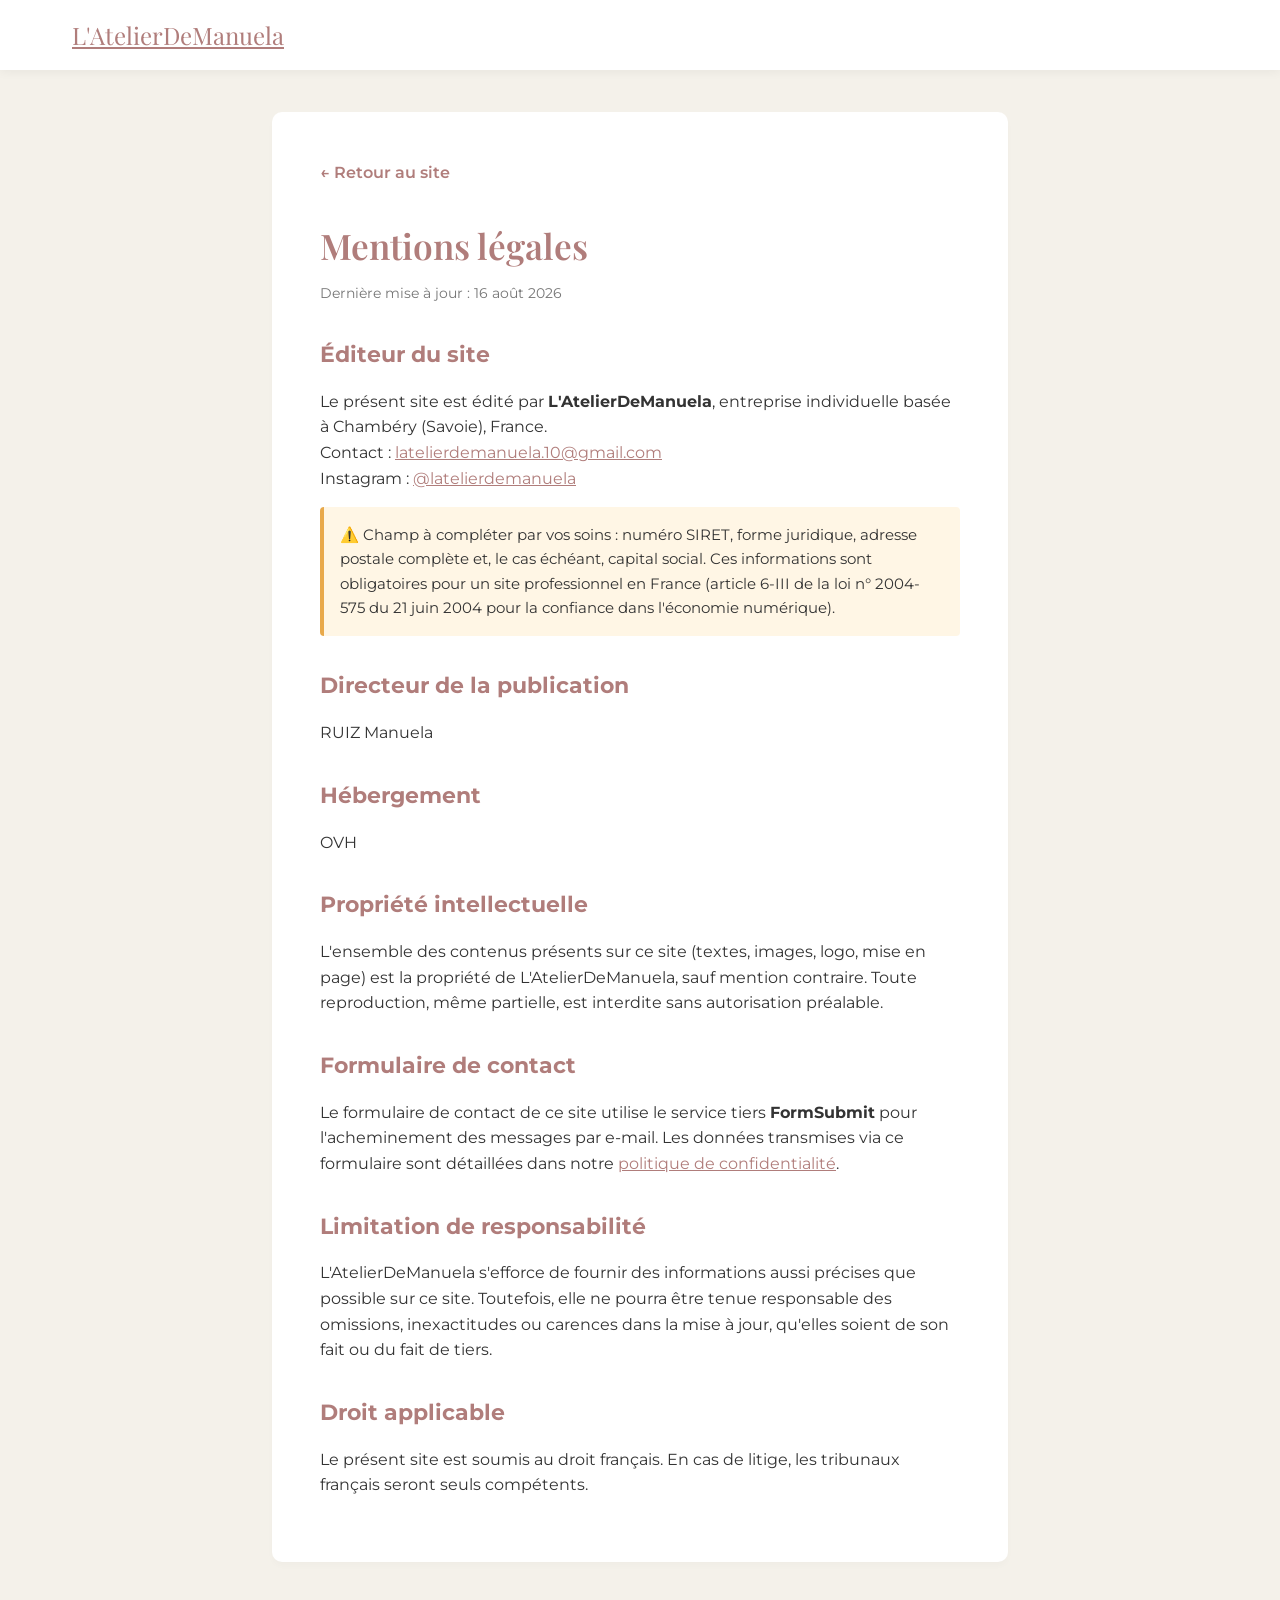
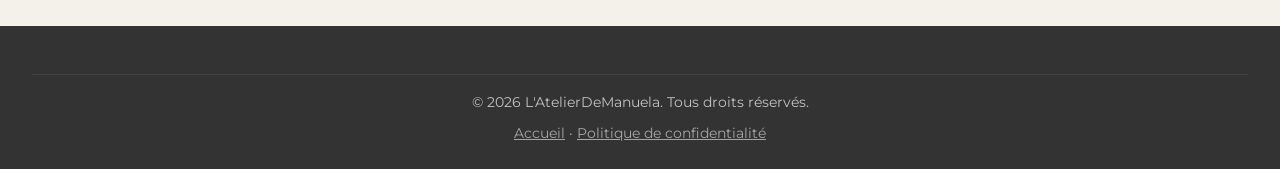
==== mentions-legales.html @ ee66f3a3 "Ajout code" ====
<!DOCTYPE html>
<html lang="fr">

<head>
    <meta charset="UTF-8">
    <meta name="viewport" content="width=device-width, initial-scale=1.0">
    <title>Mentions légales | L'AtelierDeManuela</title>
    <meta name="description" content="Mentions légales du site L'AtelierDeManuela, location de matériel événementiel à Chambéry.">
    <meta name="robots" content="noindex, follow">
    <link rel="canonical" href="https://www.latelierdemanuela.fr/mentions-legales.html">

    <link
        href="https://fonts.googleapis.com/css2?family=Montserrat:wght@300;400;600&family=Playfair+Display:ital,wght@0,600;1,600&display=swap"
        rel="stylesheet">
    <link rel="stylesheet" href="style.css">
    <link rel="stylesheet" href="legal.css">
</head>

<body>
    <header class="navbar">
        <div class="nav-container">
            <a href="index.html" class="logo">L'AtelierDeManuela</a>
        </div>
    </header>

    <main class="legal-page">
        <div class="legal-container">
            <a href="index.html" class="legal-back">&larr; Retour au site</a>
            <h1>Mentions légales</h1>
            <p class="legal-updated">Dernière mise à jour : 16 août 2026</p>

            <h2>Éditeur du site</h2>
            <p>
                Le présent site est édité par <strong>L'AtelierDeManuela</strong>, entreprise individuelle basée à
                Chambéry (Savoie), France.<br>
                Contact : <a href="mailto:latelierdemanuela.10@gmail.com">latelierdemanuela.10@gmail.com</a><br>
                Instagram : <a href="https://www.instagram.com/latelierdemanuela" target="_blank"
                    rel="noopener noreferrer">@latelierdemanuela</a>
            </p>
            <p class="legal-note">
                ⚠️ Champ à compléter par vos soins : numéro SIRET, forme juridique, adresse postale complète et,
                le cas échéant, capital social. Ces informations sont obligatoires pour un site professionnel en
                France (article 6-III de la loi n° 2004-575 du 21 juin 2004 pour la confiance dans l'économie
                numérique).
            </p>

            <h2>Directeur de la publication</h2>
            <p>RUIZ Manuela</p>

            <h2>Hébergement</h2>
            <p>OVH</p>

            <h2>Propriété intellectuelle</h2>
            <p>
                L'ensemble des contenus présents sur ce site (textes, images, logo, mise en page) est la propriété
                de L'AtelierDeManuela, sauf mention contraire. Toute reproduction, même partielle, est interdite
                sans autorisation préalable.
            </p>

            <h2>Formulaire de contact</h2>
            <p>
                Le formulaire de contact de ce site utilise le service tiers <strong>FormSubmit</strong> pour
                l'acheminement des messages par e-mail. Les données transmises via ce formulaire sont détaillées
                dans notre <a href="politique-confidentialite.html">politique de confidentialité</a>.
            </p>

            <h2>Limitation de responsabilité</h2>
            <p>
                L'AtelierDeManuela s'efforce de fournir des informations aussi précises que possible sur ce site.
                Toutefois, elle ne pourra être tenue responsable des omissions, inexactitudes ou carences dans la
                mise à jour, qu'elles soient de son fait ou du fait de tiers.
            </p>

            <h2>Droit applicable</h2>
            <p>Le présent site est soumis au droit français. En cas de litige, les tribunaux français seront seuls compétents.</p>
        </div>
    </main>

    <footer class="footer legal-footer">
        <div class="footer-bottom">
            <p>&copy; 2026 L'AtelierDeManuela. Tous droits réservés.</p>
            <p class="footer-legal-links">
                <a href="index.html">Accueil</a>
                <span aria-hidden="true"> · </span>
                <a href="politique-confidentialite.html">Politique de confidentialité</a>
            </p>
        </div>
    </footer>
</body>

</html>
---- style.css ----
:root {
    --bg-color: #F4F1EA;
    --bg-alt: #FFFFFF;
    --text-color: #333333;
    --primary-color: #E8B4B8;
    --primary-dark: #B07D7B;
    --white: #FFFFFF;
    --font-heading: 'Playfair Display', serif;
    --font-body: 'Montserrat', sans-serif;
}

* { margin: 0; padding: 0; box-sizing: border-box; }

html { 
    scroll-behavior: smooth; 
    scroll-padding-top: 75px; 
}

body {
    font-family: var(--font-body);
    background-color: var(--bg-color);
    color: var(--text-color);
    line-height: 1.6;
    -webkit-font-smoothing: antialiased;
    -moz-osx-font-smoothing: grayscale;
    text-rendering: optimizeLegibility;
}

h1, h3 { font-family: var(--font-heading); font-weight: 600; }
h2 { 
    font-size: clamp(1.8rem, 4vw, 2.5rem); 
    margin-bottom: 1rem; 
    color: var(--primary-dark); 
}

.sr-only {
    position: absolute; width: 1px; height: 1px; padding: 0;
    margin: -1px; overflow: hidden; clip: rect(0, 0, 0, 0);
    white-space: nowrap; border: 0;
}

/* --- Navigation --- */
.navbar {
    position: fixed; top: 0; width: 100%;
    background-color: var(--white);
    box-shadow: 0 2px 10px rgba(0,0,0,0.05);
    z-index: 1000;
}
.nav-container {
    display: flex; justify-content: space-between; align-items: center;
    padding: 1rem 2rem; max-width: 1200px; margin: 0 auto;
}
.logo { font-family: var(--font-heading); font-size: 1.5rem; color: var(--primary-dark); }
.nav-links { display: flex; gap: 2rem; }
.nav-links a { text-decoration: none; color: var(--text-color); font-weight: 600; transition: color 0.3s ease; }
.nav-links a:hover { color: var(--primary-dark); }

.burger-menu { display: none; flex-direction: column; gap: 5px; background: none; border: none; cursor: pointer; }
.burger-menu .bar { width: 25px; height: 3px; background-color: var(--text-color); transition: 0.3s; }

/* --- Layout Sections --- */
.section-container { max-width: 1200px; margin: 0 auto; padding: 5rem 2rem; text-align: center; }
h2 { font-size: 2.5rem; margin-bottom: 1rem; color: var(--primary-dark); }
.section-subtitle { margin-bottom: 3rem; font-size: 1.1rem; max-width: 700px; margin: 0 auto; }

/* --- Animations Scroll --- */
.fade-in {
    opacity: 0; 
    transform: translate3d(0, 30px, 0); 
    transition: opacity 0.8s ease-out, transform 0.8s ease-out;
}
.fade-in.visible { opacity: 1; transform: translate3d(0, 0, 0); }

/* --- Hero --- */
.hero {
    position: relative;
    height: 100vh; 
    display: flex; 
    align-items: center; 
    justify-content: center; 
    text-align: center;
    padding: 0 2rem;
    overflow: hidden;
}

/* --- Carrousel Horizontal --- */
.hero-carousel {
    position: absolute; top: 0; left: 0; width: 100%; height: 100%; z-index: 0;
}

.carousel-track {
    display: flex; width: 400%; height: 100%;
    animation: slideCarousel 15s infinite ease-in-out;
    will-change: transform;
}
.carousel-track.paused {
    animation-play-state: paused;
}
.slide {
    width: 25%; height: 100%;
    background-size: cover;
    background-position: center;
    backface-visibility: hidden; 
}

.slide-overlay {
    position: absolute; top: 0; left: 0; width: 100%; height: 100%;
    background: linear-gradient(rgba(244, 241, 234, 0.4), rgba(244, 241, 234, 0.6));
    z-index: 1;
}

@keyframes slideCarousel {
    0%, 20% { transform: translate3d(0, 0, 0); }
    33%, 53% { transform: translate3d(-25%, 0, 0); }
    66%, 86% { transform: translate3d(-50%, 0, 0); }
    100% { transform: translate3d(-75%, 0, 0); } 
}

/* --- Bouton pause carrousel --- */
.carousel-toggle {
    position: absolute; bottom: 1.5rem; right: 1.5rem; z-index: 3;
    width: 44px; height: 44px; border-radius: 50%;
    background: rgba(255, 255, 255, 0.85); border: 1px solid rgba(0,0,0,0.1);
    cursor: pointer; font-size: 1.1rem; color: var(--text-color);
    display: flex; align-items: center; justify-content: center;
    transition: background 0.3s ease;
}
.carousel-toggle:hover { background: var(--white); }

/* --- Contenu du Hero --- */
.hero-content { 
    position: relative; 
    z-index: 2; 
    max-width: 800px; 
    margin-top: 60px;
    padding: 2rem;
    background: radial-gradient(circle, rgba(244, 241, 234, 0.7) 0%, rgba(244, 241, 234, 0) 70%);
    border-radius: 50%;
}

.hero-logo {
    max-width: 200px; width: 100%; height: auto;
    margin-bottom: 1.5rem; mix-blend-mode: multiply; 
    transition: transform 0.3s ease;
    backface-visibility: hidden;
    transform: translateZ(0); 
}
.hero-logo:hover { transform: scale(1.05); }

.hero p { 
    font-size: 1.2rem; 
    margin-bottom: 2.5rem; 
    text-shadow: 0 1px 2px rgba(255, 255, 255, 0.8);
    font-weight: 600;
}

/* --- Boutons --- */
.btn-cta {
    display: inline-block; padding: 1rem 2rem; background-color: var(--primary-color);
    color: var(--white); text-decoration: none; border-radius: 30px; font-weight: 600;
    border: none; cursor: pointer; font-family: var(--font-body); font-size: 1rem;
    transition: all 0.3s ease;
}
.btn-cta:hover { background-color: var(--primary-dark); transform: translateY(-3px); box-shadow: 0 5px 15px rgba(176, 125, 123, 0.3); }
.btn-cta:disabled { background-color: #ccc; cursor: not-allowed; transform: none; box-shadow: none; }

/* --- Prestations --- */
.services { background-color: var(--bg-alt); }
.services-grid { display: grid; grid-template-columns: repeat(auto-fit, minmax(300px, 1fr)); gap: 2rem; }
.service-card {
    background-color: var(--bg-color); padding: 2.5rem 2rem; border-radius: 10px;
    box-shadow: 0 4px 6px rgba(0,0,0,0.02); transition: all 0.3s ease; border: 1px solid transparent;
}
.service-card:hover { transform: translateY(-8px); border-color: var(--primary-color); box-shadow: 0 15px 30px rgba(232, 180, 184, 0.2); }
.service-card h3 { font-size: 1.4rem; margin-bottom: 1rem; color: var(--primary-dark); }

/* --- Avis --- */
.testimonials { background-color: var(--primary-color); color: var(--white); }
.testimonials h2 { color: var(--white); }
.testimonials-grid { display: grid; grid-template-columns: repeat(auto-fit, minmax(300px, 1fr)); gap: 2rem; margin-top: 3rem;}
.testimonial-card { background: rgba(255, 255, 255, 0.1); padding: 2rem; border-radius: 10px; backdrop-filter: blur(5px); }
.stars { color: #FFD700; font-size: 1.5rem; margin-bottom: 1rem; }
.quote { font-style: italic; font-size: 1.1rem; margin-bottom: 1rem; }
.author { font-weight: 600; font-family: var(--font-heading); }

/* --- Galerie --- */
.gallery { background-color: var(--bg-alt); }
.gallery-grid { display: grid; grid-template-columns: repeat(auto-fit, minmax(300px, 1fr)); gap: 1.5rem; }
.gallery-item img {
    width: 100%; height: 350px; object-fit: cover; border-radius: 10px;
    box-shadow: 0 5px 15px rgba(0,0,0,0.1); transition: transform 0.4s ease;
    backface-visibility: hidden;
}
.gallery-item img:hover { transform: scale(1.03); }

/* --- FAQ --- */
.faq-section { background-color: var(--bg-color); }
.faq-container { max-width: 800px; margin: 0 auto; text-align: left; }
.faq-item {
    background-color: var(--white); border-radius: 8px; margin-bottom: 1rem;
    box-shadow: 0 2px 5px rgba(0,0,0,0.05); padding: 1rem 1.5rem;
}
.faq-item summary {
    font-weight: 600; cursor: pointer; color: var(--primary-dark); font-size: 1.1rem;
    list-style: none; display: flex; justify-content: space-between; align-items: center;
}
.faq-item summary::-webkit-details-marker { display: none; }
.faq-item summary::after { content: '+'; font-size: 1.5rem; transition: transform 0.3s; }
.faq-item[open] summary::after { transform: rotate(45deg); }
.faq-item p { margin-top: 1rem; color: var(--text-color); border-top: 1px solid #eee; padding-top: 1rem; }

/* --- Footer --- */
.footer { background-color: var(--text-color); color: var(--white); padding: 5rem 2rem 1rem; text-align: center; }
.footer h2 { color: var(--primary-color); }
.footer-content { max-width: 800px; margin: 0 auto 3rem; }

.contact-form {
    background: rgba(255,255,255,0.05); padding: 2rem; border-radius: 10px;
    margin: 2rem 0; display: flex; flex-direction: column; gap: 1rem;
}
.form-group { display: flex; gap: 1rem; }
.contact-form input, .contact-form select, .contact-form textarea {
    width: 100%; padding: 1rem; border: 1px solid rgba(255,255,255,0.2);
    border-radius: 5px; background: rgba(255,255,255,0.1); color: var(--white);
    font-family: var(--font-body); font-size: 1rem;
}
/* CORRECTION A11Y : contraste du placeholder relevé pour respecter WCAG AA (~4.5:1) */
.contact-form input::placeholder, .contact-form textarea::placeholder { color: rgba(255,255,255,0.85); }
.contact-form input:focus, .contact-form select:focus, .contact-form textarea:focus { outline: none; border-color: var(--primary-color); }
.contact-form select option { background-color: var(--text-color); color: var(--white); }

/* --- RGPD : case à cocher de consentement --- */
.form-consent {
    display: flex; align-items: flex-start; gap: 0.75rem;
    text-align: left; font-size: 0.9rem; color: rgba(255,255,255,0.9);
}
.form-consent input[type="checkbox"] {
    width: 18px; height: 18px; flex-shrink: 0; margin-top: 0.2rem; accent-color: var(--primary-color);
}
.form-consent a { color: var(--primary-color); text-decoration: underline; }
.form-consent a:hover { color: var(--white); }

.social-contact { margin-top: 2rem; border-top: 1px solid rgba(255,255,255,0.1); padding-top: 2rem; }
.social-contact p { margin-bottom: 1.5rem; }
.btn-instagram { background-color: transparent; border: 2px solid var(--primary-color); }
.btn-instagram:hover { background-color: var(--primary-color); color: var(--white); }
.footer-bottom { border-top: 1px solid rgba(255,255,255,0.1); padding-top: 1rem; font-size: 0.9rem; opacity: 0.7; }
.footer-legal-links { margin-top: 0.5rem; }
.footer-legal-links a { color: rgba(255,255,255,0.8); text-decoration: underline; }
.footer-legal-links a:hover { color: var(--primary-color); }

/* --- Responsive --- */
@media screen and (max-width: 768px) {
    .burger-menu { display: flex; }
    .nav-links {
        position: absolute; top: 100%; left: 0; width: 100%; background-color: var(--white);
        flex-direction: column; align-items: center; padding: 2rem 0; gap: 1.5rem;
        box-shadow: 0 4px 6px rgba(0,0,0,0.05); clip-path: polygon(0 0, 100% 0, 100% 0, 0 0); transition: clip-path 0.4s ease-in-out;
    }
    .nav-links.active { clip-path: polygon(0 0, 100% 0, 100% 100%, 0 100%); }
    .form-group { flex-direction: column; }
}

/* --- ACCESSIBILITÉ --- */
:focus-visible {
    outline: 3px solid var(--primary-dark);
    outline-offset: 4px;
    border-radius: 2px;
}
.contact-form input:focus-visible, 
.contact-form select:focus-visible, 
.contact-form textarea:focus-visible {
    outline: none;
    border-color: var(--primary-dark);
    box-shadow: 0 0 0 2px rgba(176, 125, 123, 0.3);
}

@media (prefers-reduced-motion: reduce) {
    * {
        animation-duration: 0.01ms !important;
        animation-iteration-count: 1 !important;
        transition-duration: 0.01ms !important;
        scroll-behavior: auto !important; 
    }
    .carousel-track {
        animation: none !important;
    }
}
details[open] p {
    animation: fadeInDown 0.4s ease-in-out;
}

@keyframes fadeInDown {
    from { opacity: 0; transform: translateY(-10px); }
    to { opacity: 1; transform: translateY(0); }
}
---- legal.css ----
.legal-page {
    padding: 7rem 2rem 4rem;
    max-width: 800px;
    margin: 0 auto;
    min-height: 60vh;
}

.legal-container {
    background-color: var(--bg-alt);
    padding: 3rem;
    border-radius: 10px;
    box-shadow: 0 4px 6px rgba(0,0,0,0.02);
}

.legal-back {
    display: inline-block;
    margin-bottom: 2rem;
    color: var(--primary-dark);
    text-decoration: none;
    font-weight: 600;
}
.legal-back:hover { text-decoration: underline; }

.legal-page h1 {
    font-family: var(--font-heading);
    font-size: 2.2rem;
    color: var(--primary-dark);
    margin-bottom: 0.5rem;
}

.legal-updated {
    font-size: 0.9rem;
    color: #777;
    margin-bottom: 2rem;
}

.legal-page h2 {
    font-size: 1.4rem;
    margin-top: 2rem;
    text-align: left;
}

.legal-page p, .legal-page ul {
    margin-bottom: 1rem;
    text-align: left;
}

.legal-page ul {
    padding-left: 1.5rem;
}

.legal-page a {
    color: var(--primary-dark);
}

.legal-note {
    background-color: #FFF6E5;
    border-left: 4px solid #E8A94B;
    padding: 1rem;
    border-radius: 4px;
    font-size: 0.95rem;
}

.legal-footer {
    padding: 3rem 2rem 1.5rem;
}
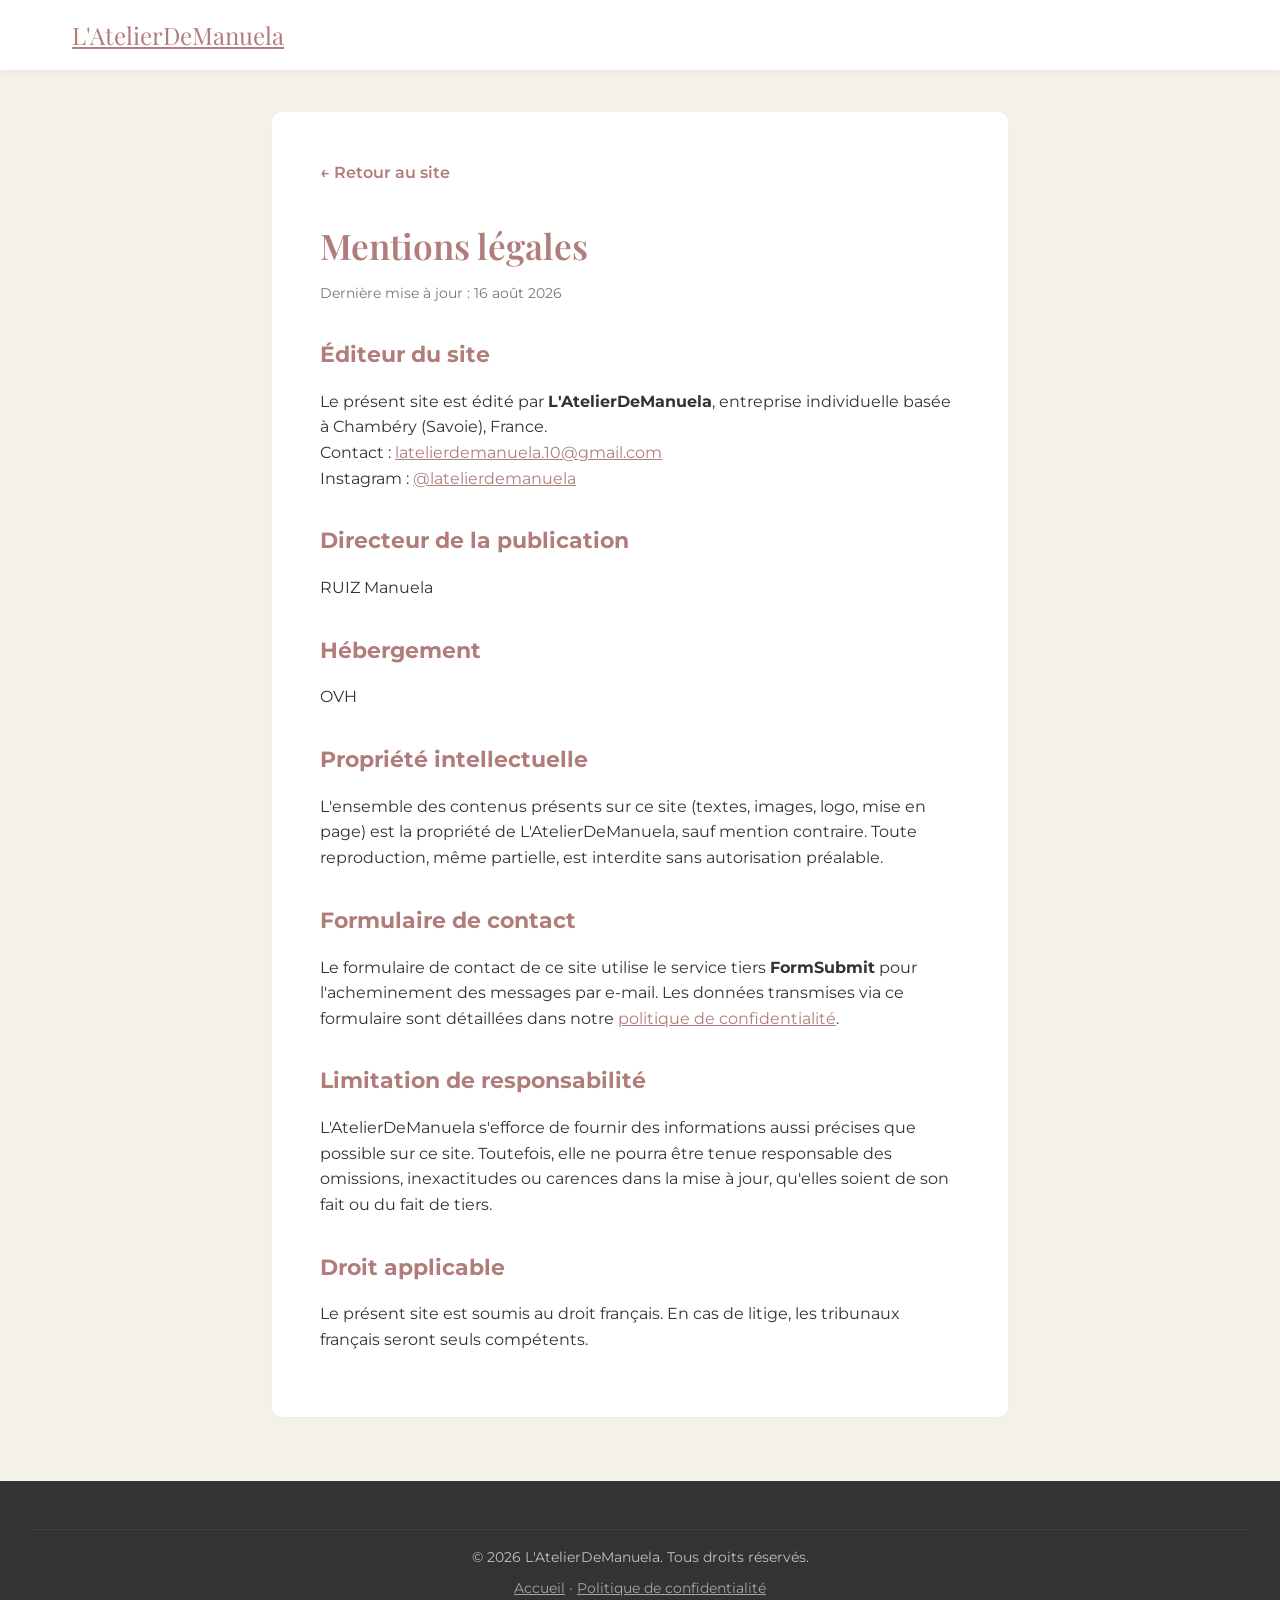
==== commit 9db97fda: "Modif" ====
--- a/mentions-legales.html
+++ b/mentions-legales.html
@@ -36,12 +36,6 @@
                 Contact : <a href="mailto:latelierdemanuela.10@gmail.com">latelierdemanuela.10@gmail.com</a><br>
                 Instagram : <a href="https://www.instagram.com/latelierdemanuela" target="_blank"
                     rel="noopener noreferrer">@latelierdemanuela</a>
-            </p>
-            <p class="legal-note">
-                ⚠️ Champ à compléter par vos soins : numéro SIRET, forme juridique, adresse postale complète et,
-                le cas échéant, capital social. Ces informations sont obligatoires pour un site professionnel en
-                France (article 6-III de la loi n° 2004-575 du 21 juin 2004 pour la confiance dans l'économie
-                numérique).
             </p>
 
             <h2>Directeur de la publication</h2>
